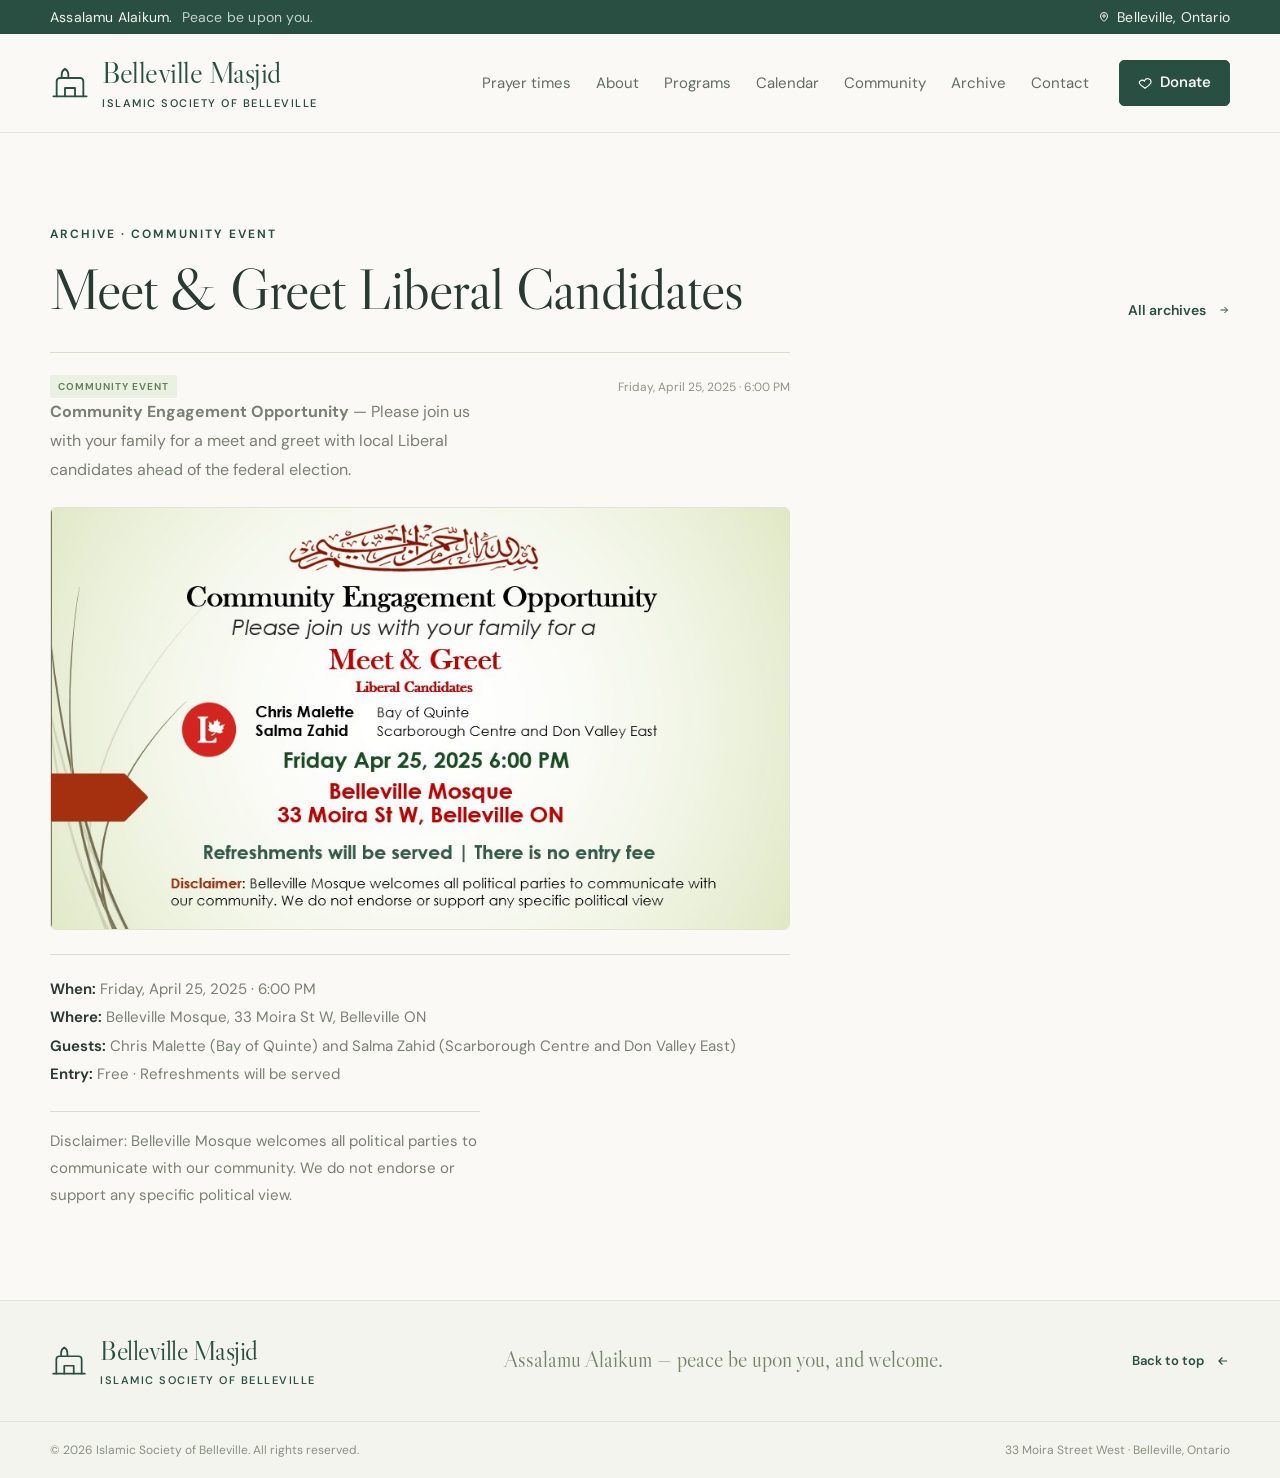
==== archive-meet-greet-candidates.html @ 27e362d7 "add missing files" ====
<!DOCTYPE html>
<html lang="en">
<head>
  <meta charset="UTF-8" />
  <meta name="viewport" content="width=device-width, initial-scale=1.0" />
  <title>Meet &amp; Greet Liberal Candidates | Belleville Masjid</title>
  <meta name="description" content="Community members gathered at Belleville Mosque to meet local Liberal candidates and discuss community priorities." />
  <meta name="theme-color" content="#294f43" />
  <link rel="icon" type="image/png" href="Allah-logo-small.png" />
  <link rel="preconnect" href="https://fonts.googleapis.com" />
  <link rel="preconnect" href="https://fonts.gstatic.com" crossorigin />
  <link href="https://fonts.googleapis.com/css2?family=DM+Sans:wght@400;450;500;550;600;650;700&family=Libre+Caslon+Display&display=swap" rel="stylesheet" />
  <link rel="stylesheet" href="css/styles.css" />
</head>
<body>
  <a class="skip-link" href="#main">Skip to content</a>

  <div class="welcome-bar">
    <div class="container welcome-inner">
      <span>Assalamu Alaikum. <span class="welcome-secondary">Peace be upon you.</span></span>
      <a href="https://www.google.com/maps/search/?api=1&query=Islamic+Society+of+Belleville+33+Moira+Street+West+Belleville+Ontario" target="_blank" rel="noreferrer">
        <svg width="12" height="12" viewBox="0 0 24 24" fill="none" stroke="currentColor" stroke-width="2" aria-hidden="true"><path d="M12 21s-7-5.1-7-11a7 7 0 0 1 14 0c0 5.9-7 11-7 11z"/><circle cx="12" cy="10" r="2.5"/></svg>
        Belleville, Ontario
      </a>
    </div>
  </div>

  <header class="site-header">
    <div class="container nav-inner">
      <a class="brand" href="index.html" aria-label="Belleville Masjid home">
        <svg width="40" height="40" viewBox="0 0 48 48" fill="none" aria-hidden="true">
          <path d="M8 40V22a4 4 0 0 1 4-4h24a4 4 0 0 1 4 4v18" stroke="currentColor" stroke-width="2.2" stroke-linecap="round"/>
          <path d="M4 40h40" stroke="currentColor" stroke-width="2.2" stroke-linecap="round"/>
          <path d="M14 18v-4c0-3 1.6-5.6 4-7 2.4 1.4 4 4 4 7v4" stroke="currentColor" stroke-width="2.2" stroke-linecap="round"/>
          <path d="M18 40V30h12v10" stroke="currentColor" stroke-width="2.2" stroke-linecap="round" stroke-linejoin="round"/>
        </svg>
        <span>Belleville Masjid<small>ISLAMIC SOCIETY OF BELLEVILLE</small></span>
      </a>

      <nav class="main-nav" id="main-nav" aria-label="Primary">
        <a href="index.html#prayer-times">Prayer times</a>
        <a href="index.html#about">About</a>
        <a href="index.html#programs">Programs</a>
        <a href="index.html#islamic-calendar">Calendar</a>
        <a href="index.html#community">Community</a>
        <a href="archive.html" class="active">Archive</a>
        <a href="index.html#contact">Contact</a>
      </nav>

      <a class="button nav-donate" href="index.html#donate">
        <svg width="14" height="14" viewBox="0 0 24 24" fill="none" stroke="currentColor" stroke-width="2" aria-hidden="true"><path d="M12 21s-7.5-4.7-10-9a5.3 5.3 0 0 1 9-3.4A5.3 5.3 0 0 1 22 12c-2.5 4.3-10 9-10 9z"/></svg>
        Donate
      </a>
    </div>
  </header>

  <main id="main">
    <section class="container section-space archive-page event-page">
      <div class="section-heading">
        <div>
          <div class="eyebrow">ARCHIVE &middot; COMMUNITY EVENT</div>
          <h1>Meet &amp; Greet Liberal Candidates</h1>
        </div>
        <a class="text-link" href="archive.html">All archives
          <svg width="12" height="12" viewBox="0 0 24 24" fill="none" stroke="currentColor" stroke-width="2" aria-hidden="true"><path d="M5 12h14M13 6l6 6-6 6"/></svg>
        </a>
      </div>

      <article class="notice-card event-detail">
        <div class="notice-top"><span class="tag">COMMUNITY EVENT</span><span>Friday, April 25, 2025 &middot; 6:00 PM</span></div>
        <p><strong>Community Engagement Opportunity</strong> &mdash; Please join us with your family for a meet and greet with local Liberal candidates ahead of the federal election.</p>
        <figure class="event-poster">
          <img src="meet-greet-candidates.jpg" alt="Meet and Greet Liberal Candidates" loading="lazy" />
        </figure>
        <div class="event-facts">
          <strong>When:</strong> Friday, April 25, 2025 &middot; 6:00 PM<br />
          <strong>Where:</strong> Belleville Mosque, 33 Moira St W, Belleville ON<br />
          <strong>Guests:</strong> Chris Malette (Bay of Quinte) and Salma Zahid (Scarborough Centre and Don Valley East)<br />
          <strong>Entry:</strong> Free &middot; Refreshments will be served
        </div>
        <p class="event-media">Disclaimer: Belleville Mosque welcomes all political parties to communicate with our community. We do not endorse or support any specific political view.</p>
      </article>
    </section>
  </main>

  <footer class="site-footer">
    <div class="container footer-main">
      <a class="brand" href="index.html">
        <svg width="38" height="38" viewBox="0 0 48 48" fill="none" aria-hidden="true">
          <path d="M8 40V22a4 4 0 0 1 4-4h24a4 4 0 0 1 4 4v18" stroke="currentColor" stroke-width="2.2" stroke-linecap="round"/>
          <path d="M4 40h40" stroke="currentColor" stroke-width="2.2" stroke-linecap="round"/>
          <path d="M14 18v-4c0-3 1.6-5.6 4-7 2.4 1.4 4 4 4 7v4" stroke="currentColor" stroke-width="2.2" stroke-linecap="round"/>
          <path d="M18 40V30h12v10" stroke="currentColor" stroke-width="2.2" stroke-linecap="round" stroke-linejoin="round"/>
        </svg>
        <span>Belleville Masjid<small>ISLAMIC SOCIETY OF BELLEVILLE</small></span>
      </a>
      <p>Assalamu Alaikum &mdash; peace be upon you, and welcome.</p>
      <a class="text-link" href="#main">Back to top
        <svg class="up-arrow" width="14" height="14" viewBox="0 0 24 24" fill="none" stroke="currentColor" stroke-width="2" aria-hidden="true"><path d="M5 12h14M13 6l6 6-6 6"/></svg>
      </a>
    </div>
    <div class="footer-bottom">
      <div class="container footer-bottom-inner">
        <span>&copy; <span id="year"></span> Islamic Society of Belleville. All rights reserved.</span>
        <span>33 Moira Street West &middot; Belleville, Ontario</span>
      </div>
    </div>
  </footer>

  <script src="js/main.js"></script>
</body>
</html>
---- css/styles.css ----
:root {
  --cream: #faf9f5;
  --paper: #fffefa;
  --green: #294f43;
  --green-dark: #1d3d33;
  --sage: #e9eee6;
  --ink: #293a32;
  --muted: #737a70;
  --border: #e3e6dd;
  --serif: "Libre Caslon Display", Georgia, serif;
  --sans: "DM Sans", sans-serif;
}

* {
  box-sizing: border-box;
}

html {
  scroll-behavior: smooth;
  scroll-padding-top: 100px;
}

body {
  background: var(--cream);
  color: var(--ink);
  font-family: var(--sans);
  -webkit-font-smoothing: antialiased;
  margin: 0;
  font-size: 16px;
}

button, a, input, select, summary {
  -webkit-tap-highlight-color: transparent;
}

button, select {
  font: inherit;
}

button, a {
  touch-action: manipulation;
}

button {
  cursor: pointer;
  color: inherit;
  background: none;
  border: none;
  padding: 0;
}

a {
  color: inherit;
  text-decoration: none;
}

button:disabled {
  cursor: not-allowed;
  opacity: 0.35;
}

button:focus-visible,
a:focus-visible,
select:focus-visible,
summary:focus-visible {
  outline-offset: 5px;
  outline: 2px solid #9d8752;
}

::selection {
  background: #d2ddc7;
}

img, svg {
  vertical-align: middle;
  display: block;
  max-width: 100%;
}

.container {
  width: min(1216px, 100% - 100px);
  margin-inline: auto;
}

.skip-link {
  background: var(--green);
  color: #fff;
  z-index: 20;
  padding: 14px;
  position: fixed;
  top: -70px;
  left: 20px;
}

.skip-link:focus {
  top: 10px;
}

/* Welcome bar */
.welcome-bar {
  background: var(--green);
  color: #f3f4ed;
  letter-spacing: 0.2px;
  font-size: 14px;
}

.welcome-inner {
  justify-content: space-between;
  align-items: center;
  height: 34px;
  display: flex;
}

.welcome-secondary {
  color: #c5d2c8;
  margin-left: 5px;
}

.welcome-inner a {
  align-items: center;
  gap: 7px;
  display: flex;
}

/* Header */
.site-header {
  background: var(--cream);
  border-bottom: 1px solid var(--border);
  z-index: 5;
  position: relative;
}

.nav-inner {
  align-items: center;
  gap: 30px;
  height: 98px;
  display: flex;
}

.brand {
  color: var(--green);
  flex-shrink: 0;
  align-items: center;
  gap: 12px;
  display: flex;
}

.brand > span {
  font-family: var(--serif);
  letter-spacing: -0.5px;
  font-size: 30px;
  line-height: 1.1;
}

.brand small {
  font-family: var(--sans);
  letter-spacing: 1.5px;
  margin-top: 8px;
  font-size: 11px;
  font-weight: 550;
  display: block;
}

.main-nav {
  white-space: nowrap;
  align-items: center;
  gap: 25px;
  margin-left: auto;
  font-size: 15px;
  display: flex;
}

.main-nav a {
  color: #626d62;
  padding-block: 12px;
  transition: color 0.2s;
  position: relative;
}

.main-nav a:hover,
.main-nav a.active {
  color: var(--green);
}

.main-nav a.active:after {
  content: "";
  background: var(--green);
  width: 12px;
  height: 2px;
  position: absolute;
  bottom: 3px;
  left: calc(50% - 6px);
}

.button {
  background: var(--green);
  border: 1px solid var(--green);
  color: #fffefa;
  white-space: nowrap;
  border-radius: 5px;
  justify-content: center;
  align-items: center;
  gap: 16px;
  padding: 16px 23px;
  font-size: 15px;
  font-weight: 550;
  line-height: 1.3;
  transition: background 0.2s, transform 0.2s, box-shadow 0.2s;
  display: inline-flex;
}

.button:hover {
  background: var(--green-dark);
  transform: translateY(-2px);
  box-shadow: 0 5px 12px rgba(41, 79, 67, 0.08);
}

.button:active {
  transform: translateY(0);
}

.nav-donate {
  gap: 8px;
  padding: 12px 18px;
}

.icon-button {
  background: transparent;
  border: none;
  border-radius: 4px;
  justify-content: center;
  align-items: center;
  width: 30px;
  height: 30px;
  display: inline-flex;
}

.icon-button:hover:not(:disabled) {
  background: var(--sage);
}

.menu-toggle {
  display: none;
}

/* Hero */
.hero {
  grid-template-columns: 1.14fr 1fr;
  align-items: center;
  gap: 70px;
  min-height: 584px;
  padding-top: 53px;
  padding-bottom: 54px;
  display: grid;
}

.hero-copy {
  padding-bottom: 9px;
  animation: 0.7s both appear;
}

.eyebrow {
  letter-spacing: 2px;
  color: var(--green);
  align-items: center;
  gap: 12px;
  font-size: 12px;
  font-weight: 650;
  line-height: 1.7;
  display: flex;
}

.small-rule {
  background: var(--green);
  width: 23px;
  height: 1px;
  flex-shrink: 0;
}

h1, h2, h3, p {
  margin: 0;
}

h1, h2, h3 {
  font-family: var(--serif);
  font-weight: 400;
}

h1 {
  letter-spacing: -2px;
  margin: 23px 0;
  font-size: clamp(64px, 6vw, 88px);
  line-height: 1.06;
}

em {
  color: #6f8066;
  font-style: italic;
  font-weight: 400;
}

.hero-copy > p {
  color: #6c756b;
  max-width: 450px;
  font-size: 16px;
  line-height: 1.9;
}

.hero-actions {
  align-items: center;
  gap: 25px;
  margin-top: 29px;
  display: flex;
}

.text-link {
  color: var(--green);
  background: transparent;
  border: 0;
  align-items: center;
  gap: 12px;
  padding: 0;
  font-size: 14px;
  font-weight: 600;
  transition: gap 0.2s;
  display: inline-flex;
}

.text-link:hover {
  gap: 17px;
}

.hero-location {
  color: #626e62;
  align-items: center;
  gap: 12px;
  margin-top: 34px;
  font-size: 13px;
  display: flex;
}

.location-icon {
  width: 36px;
  height: 36px;
  color: var(--green);
  border: 1px solid #dde3d5;
  border-radius: 50%;
  place-items: center;
  display: grid;
  flex-shrink: 0;
}

.hero-location a {
  color: #848a7e;
  align-items: center;
  gap: 8px;
  margin-top: 5px;
  font-size: 12px;
  display: flex;
}

.hero-art {
  isolation: isolate;
  padding: 0 15px 23px 24px;
  animation: 1s 0.12s both appear;
  position: relative;
}

.hero-art:before {
  content: "";
  z-index: -1;
  border: 1px solid #d9ddce;
  border-radius: 210px 210px 8px 8px;
  position: absolute;
  inset: 30px -4px 9px 47px;
  transform: rotate(4deg);
}

.hero-arch {
  background: #dfe2d1;
  border-radius: 220px 220px 7px 7px;
  height: 438px;
  overflow: hidden;
  position: relative;
}

.hero-arch img {
  object-fit: cover;
  object-position: center 38%;
  width: 100%;
  height: 100%;
  display: block;
  filter: saturate(0.9) contrast(1.02);
}

.hero-arch::after {
  content: "";
  position: absolute;
  inset: 0;
  background: linear-gradient(180deg, rgba(41, 79, 67, 0.16) 0%, rgba(41, 79, 67, 0) 40%, rgba(41, 79, 67, 0.32) 100%);
  pointer-events: none;
}

.hero-stamp {
  background: var(--paper);
  color: var(--green);
  border: 1px solid #e6e8dd;
  border-radius: 6px;
  align-items: center;
  gap: 11px;
  padding: 14px 17px;
  display: flex;
  position: absolute;
  top: 34px;
  right: -8px;
  box-shadow: 0 5px 24px rgba(51, 69, 50, 0.04);
}

.hero-stamp span {
  color: #6c756b;
  font-size: 12px;
  line-height: 1.7;
}

.hero-stamp strong {
  color: var(--green);
  font-weight: 500;
}

.verse-card {
  background: var(--paper);
  border: 1px solid #e6e8dd;
  border-radius: 6px;
  padding: 22px 25px 17px;
  position: absolute;
  bottom: 3px;
  left: -29px;
  box-shadow: 0 8px 30px rgba(34, 49, 34, 0.03);
}

.quote-mark {
  font-family: var(--serif);
  color: #adb69b;
  font-size: 47px;
  line-height: 1;
  position: absolute;
  top: 10px;
  left: 15px;
}

.verse-card p {
  font-family: var(--serif);
  color: #445a43;
  padding: 0 0 0 13px;
  font-size: 22px;
  line-height: 1.35;
  position: relative;
}

.verse-reference {
  letter-spacing: 1.7px;
  color: #838c7b;
  margin-top: 11px;
  margin-left: 13px;
  font-size: 11px;
  display: block;
}

.image-caption {
  color: #82897b;
  letter-spacing: 0.1px;
  font-size: 11px;
  position: absolute;
  bottom: -19px;
  right: 15px;
}

/* Prayer times */
.prayer-section {
  padding-top: 14px;
}

.prayer-panel {
  background: var(--paper);
  border: 1px solid var(--border);
  border-radius: 8px;
  overflow: hidden;
  box-shadow: 0 7px 30px rgba(51, 69, 50, 0.03);
}

.prayer-header {
  justify-content: space-between;
  align-items: center;
  gap: 15px;
  padding: 25px 29px 24px;
  display: flex;
}

.prayer-header .eyebrow {
  letter-spacing: 1.7px;
  margin-bottom: 5px;
  font-size: 11px;
}

.prayer-header h2 {
  letter-spacing: -0.3px;
  font-size: 30px;
}

.prayer-date {
  color: #75806d;
  align-items: center;
  gap: 9px;
  font-size: 13px;
  display: flex;
}

.date-navigation {
  align-items: center;
  gap: 5px;
  margin-left: 9px;
  display: flex;
}

.date-navigation .icon-button {
  border: 1px solid #e3e6dd;
  width: 25px;
  height: 25px;
}

.prayer-grid {
  grid-template-columns: repeat(6, 1fr);
  gap: 8px;
  padding: 0 20px 20px;
  display: grid;
}

.prayer-card {
  background: #f5f6f0;
  border: 1px solid transparent;
  border-radius: 5px;
  padding: 17px 14px 16px;
}

.prayer-card.next-prayer {
  background: #eaf0e1;
  border-color: #d0dac2;
}

.prayer-card.jumuah-card {
  grid-column: 1 / -1;
  background: #eaf0e1;
  border-color: #cfdac2;
  align-items: center;
  justify-content: space-between;
  flex-wrap: wrap;
  gap: 24px;
  padding: 20px 24px;
  display: flex;
}

.jumuah-card .prayer-label {
  font-family: var(--serif);
  color: var(--green);
  letter-spacing: -0.3px;
  font-size: 30px;
  font-weight: 400;
  line-height: 1.1;
}

.jumuah-times {
  align-items: baseline;
  gap: 40px;
  display: flex;
}

.jumuah-time {
  align-items: baseline;
  gap: 10px;
  display: flex;
}

.jumuah-time strong {
  font-family: var(--serif);
  color: var(--green);
  font-size: 34px;
  font-weight: 400;
  line-height: 1;
}

.jumuah-time span {
  color: #728069;
  letter-spacing: 1px;
  font-size: 12px;
}

.prayer-label {
  color: #65765c;
  align-items: center;
  gap: 8px;
  font-size: 14px;
  font-weight: 550;
  display: flex;
}

.prayer-time {
  font-family: var(--serif);
  color: var(--green);
  white-space: nowrap;
  min-height: 37px;
  margin: 13px 0 9px;
  font-size: 36px;
  line-height: 1.1;
}

.prayer-time > span {
  font-family: var(--sans);
  color: #728069;
  margin-left: 5px;
  font-size: 12px;
}

.iqama {
  color: #858b7e;
  white-space: nowrap;
  font-size: 12px;
}

.prayer-footer {
  border-top: 1px solid var(--border);
  color: #7a8273;
  align-items: center;
  gap: 16px;
  padding: 14px 29px;
  font-size: 12px;
  display: flex;
}

.prayer-source {
  color: #8b9085;
  margin-left: auto;
  font-size: 12px;
}

.prayer-footer .text-link {
  font-size: 12px;
}

.skeleton {
  background: linear-gradient(100deg, #e6e9de 30%, #f0f2e9, #e6e9de 60%) 0 0 / 300% 100%;
  border-radius: 4px;
  width: 85px;
  animation: 1.8s infinite shimmer;
}

/* Sections */
.section-space {
  padding-top: 91px;
  padding-bottom: 91px;
}

.about-section {
  grid-template-columns: 0.94fr 1fr;
  align-items: center;
  gap: 84px;
  display: grid;
}

.about-image {
  background: var(--sage);
  border-radius: 6px;
  height: 355px;
  position: relative;
  overflow: hidden;
}

.about-image svg,
.about-image .about-photo {
  width: 100%;
  height: 100%;
  object-fit: cover;
  display: block;
  transition: transform 0.6s;
}

.about-image:hover svg,
.about-image:hover .about-photo {
  transform: scale(1.03);
}

.photo-label {
  color: var(--green);
  background: var(--paper);
  letter-spacing: 1.1px;
  border-radius: 4px;
  align-items: center;
  gap: 8px;
  padding: 12px 15px;
  font-size: 11px;
  font-weight: 600;
  display: flex;
  position: absolute;
  bottom: 30px;
  right: 22px;
}

h2 {
  letter-spacing: -0.8px;
  font-size: 47px;
  line-height: 1.14;
}

.about-copy h2 {
  margin: 16px 0 20px;
}

.about-copy > p {
  color: #777d70;
  max-width: 440px;
  margin-top: 13px;
  font-size: 16px;
  line-height: 1.9;
}

.about-values {
  border-top: 1px solid var(--border);
  gap: 25px;
  margin-top: 22px;
  margin-bottom: 23px;
  padding-top: 20px;
  display: flex;
}

.about-values span {
  color: #596d51;
  align-items: center;
  gap: 9px;
  font-size: 13px;
  display: flex;
}

.check {
  width: 18px;
  height: 18px;
  border: 1px solid #c9d5bc;
  border-radius: 50%;
  position: relative;
  flex-shrink: 0;
}

.check:after {
  content: "";
  position: absolute;
  left: 5px;
  top: 3px;
  width: 4px;
  height: 8px;
  border: solid var(--green);
  border-width: 0 2px 2px 0;
  transform: rotate(45deg);
}

/* Programs */
.programs-section {
  background: #f0f2ea;
  border-block: 1px solid #e7eadf;
}

.programs-section .section-space {
  padding-top: 70px;
  padding-bottom: 72px;
}

.section-heading {
  justify-content: space-between;
  align-items: flex-end;
  gap: 30px;
  margin-bottom: 33px;
  display: flex;
}

.section-heading h2 {
  margin-top: 14px;
  font-size: 45px;
}

.section-heading > p {
  color: #7a8271;
  margin-bottom: 5px;
  font-size: 14px;
  line-height: 1.9;
}

.feature-image {
  border: 1px solid #dfe4d6;
  border-radius: 6px;
  overflow: hidden;
  margin-bottom: 33px;
}

.feature-image img {
  width: 100%;
  height: 320px;
  object-fit: cover;
  object-position: center 55%;
  display: block;
}

.program-grid {
  grid-template-columns: 1.12fr 1fr;
  gap: 16px;
  display: grid;
}

.program-card {
  text-align: left;
  background: #fafbf6;
  border: 1px solid #dfe4d6;
  border-radius: 6px;
  align-items: center;
  gap: 20px;
  padding: 26px;
  transition: transform 0.2s, box-shadow 0.2s, border-color 0.2s;
  display: flex;
}

.program-card:hover {
  border-color: #aabd9a;
  transform: translateY(-3px);
  box-shadow: 0 7px 15px rgba(52, 71, 46, 0.03);
}

.program-card:nth-child(2),
.program-card:nth-child(3) {
  background: #f6f8f0;
}

.program-icon {
  color: #667e53;
  background: #edf1e5;
  border: 1px solid #e3e8d9;
  border-radius: 50%;
  flex-shrink: 0;
  justify-content: center;
  align-items: center;
  width: 60px;
  height: 60px;
  display: flex;
}

.program-body {
  display: flex;
  flex-direction: column;
}

.program-category {
  letter-spacing: 1.3px;
  color: #829174;
  font-size: 10px;
  font-weight: 650;
  line-height: 1.5;
}

.program-card h3 {
  letter-spacing: -0.3px;
  margin: 7px 0 8px;
  font-size: 28px;
  line-height: 1.1;
}

.program-card p {
  color: #808675;
  font-size: 15px;
  line-height: 1.6;
}

.program-arrow {
  color: #77866b;
  flex-shrink: 0;
  place-items: center;
  width: 28px;
  margin-left: auto;
  display: grid;
}

/* Calendar */
.calendar-section {
  padding-bottom: 0;
}

.calendar-events {
  border-top: 1px solid var(--border);
}

.calendar-event {
  border-bottom: 1px solid var(--border);
  align-items: flex-start;
  gap: 22px;
  padding: 25px 0;
  display: flex;
}

.calendar-icon {
  background: var(--sage);
  color: var(--green);
  border-radius: 50%;
  padding: 14px;
  display: flex;
  flex-shrink: 0;
}

.calendar-event h3 {
  font-family: var(--serif);
  margin: 8px 0;
  font-size: 33px;
}

.calendar-event time {
  color: var(--green);
  font-weight: 550;
}

.calendar-event p,
.calendar-note,
.water-section p {
  color: var(--muted);
  margin-top: 10px;
  line-height: 1.9;
}

.calendar-note {
  max-width: 800px;
  margin-top: 20px;
  font-size: 15px;
}

/* Community */
.community-section .section-heading > .text-link {
  margin-bottom: 7px;
}

.notice-grid {
  grid-template-columns: 1.2fr 1fr;
  gap: 28px;
  display: grid;
}

.notice-card {
  border-top: 1px solid #d9dfcf;
  padding-top: 22px;
}

.notice-top {
  color: #909588;
  justify-content: space-between;
  align-items: center;
  gap: 10px;
  font-size: 12px;
  display: flex;
}

.tag {
  color: #6a7d5b;
  letter-spacing: 1px;
  background: #eaf0e2;
  border-radius: 2px;
  padding: 5px 8px;
  font-size: 10px;
  font-weight: 650;
}

.notice-card h3 {
  margin: 19px 0 10px;
  font-size: 33px;
}

.notice-card p {
  color: #7a8073;
  max-width: 430px;
  font-size: 16px;
  line-height: 1.8;
}

.notice-card .text-link {
  margin-top: 21px;
  font-size: 13px;
}

/* Archive event pages */
.event-detail {
  max-width: 740px;
}

.event-page .section-heading h1 {
  margin: 14px 0 0;
  letter-spacing: -1px;
  font-size: clamp(38px, 4.5vw, 58px);
}

.event-detail .event-facts {
  border-top: 1px solid #d9dfcf;
  color: #7a8073;
  margin-top: 24px;
  padding-top: 20px;
  font-size: 15px;
  line-height: 1.9;
}

.event-detail .event-facts strong {
  color: var(--ink);
  font-weight: 650;
}

.event-detail .event-media {
  border-top: 1px solid #d9dfcf;
  margin-top: 22px;
  padding-top: 16px;
  font-size: 15px;
}

.event-detail .speaker-list {
  list-style: none;
  margin: 6px 0 0;
  padding: 0;
}

.event-detail .speaker-list li {
  border-bottom: 1px solid #e6ead9;
  color: #7a8073;
  padding: 10px 0;
  font-size: 15px;
  line-height: 1.7;
}

.event-detail .speaker-list li strong {
  color: var(--ink);
  font-weight: 650;
}

.event-detail .event-gallery {
  grid-template-columns: repeat(2, 1fr);
  gap: 14px;
  margin-top: 28px;
  display: grid;
}

.event-detail .event-gallery img {
  width: 100%;
  height: 230px;
  object-fit: cover;
  border: 1px solid #dfe4d6;
  border-radius: 6px;
  display: block;
}

.event-detail .event-poster {
  margin: 22px 0;
  border: 1px solid #dfe4d6;
  border-radius: 6px;
  overflow: hidden;
}

.event-detail .event-poster img {
  width: 100%;
  height: auto;
  display: block;
}

.community-note {
  border-top: 1px solid var(--border);
  color: #8a9680;
  align-items: center;
  gap: 12px;
  margin-top: 33px;
  padding-top: 21px;
  font-size: 13px;
  line-height: 1.8;
  display: flex;
}

.community-note svg {
  flex-shrink: 0;
}

/* Water for Life */
.water-section {
  background: var(--sage);
  border: 1px solid var(--border);
  border-radius: 6px;
  grid-template-columns: 0.85fr 1.15fr;
  gap: 60px;
  margin-bottom: 70px;
  padding: 45px;
  display: grid;
}

.water-intro > svg {
  color: var(--green);
  margin-bottom: 20px;
}

.water-intro h2 {
  margin-top: 14px;
}

.water-details .water-note {
  border-top: 1px solid #d9dfcf;
  margin-top: 20px;
  padding-top: 16px;
  font-size: 15px;
}

.water-links {
  flex-wrap: wrap;
  gap: 20px;
  margin-top: 24px;
  display: flex;
}

/* Donate for Gaza */
.gaza-section {
  background: var(--sage);
  border: 1px solid var(--border);
  border-radius: 6px;
  grid-template-columns: 1.05fr 1fr;
  align-items: center;
  gap: 55px;
  margin-bottom: 70px;
  padding: 45px;
  display: grid;
}

.gaza-section h2 {
  margin: 14px 0 4px;
}

.gaza-section p {
  color: var(--muted);
  margin-top: 10px;
  line-height: 1.9;
}

.gaza-section .gaza-note {
  border-top: 1px solid #d9dfcf;
  margin-top: 20px;
  padding-top: 16px;
  font-size: 15px;
}

.gaza-section .inline-link {
  color: var(--green);
  font-weight: 600;
  text-decoration: underline;
  text-underline-offset: 3px;
}

.gaza-image {
  background: var(--paper);
  border-radius: 6px;
  height: 380px;
  overflow: hidden;
}

.gaza-image img {
  width: 100%;
  height: 100%;
  object-fit: cover;
  display: block;
  transition: transform 0.6s;
}

.gaza-image:hover img {
  transform: scale(1.03);
}

.gaza-credit {
  color: #8a9680;
  display: block;
  margin-top: 12px;
  font-size: 12px;
}

/* Donation */
.donation-panel {
  background: var(--green);
  color: #f4f5ea;
  border-radius: 7px;
  grid-template-columns: 1.25fr 1fr;
  align-items: center;
  gap: 40px;
  padding: 54px 60px;
  display: grid;
  position: relative;
  overflow: hidden;
}

.donation-panel .eyebrow {
  color: #bccdae;
  font-size: 12px;
}

.donation-copy,
.donation-action {
  position: relative;
}

.donation-panel h2 {
  color: #fffdf1;
  margin: 15px 0 17px;
  font-size: 50px;
}

.donation-panel h2 em {
  color: #c1cfb1;
}

.donation-panel p {
  color: #cfdbca;
  max-width: 380px;
  font-size: 14px;
  line-height: 1.9;
}

.donation-action {
  flex-direction: column;
  align-items: center;
  gap: 19px;
  display: flex;
}

.donation-action > span:last-child {
  color: #bdd0b5;
  font-size: 12px;
}

.button-light {
  color: var(--green);
  background: #f3f4e9;
  border-color: #f3f4e9;
  padding: 16px 25px;
}

.button-light:hover {
  background: #e1e7d6;
}

.donation-heart {
  color: #c8d7b9;
  border: 1px solid #809675;
  border-radius: 50%;
  place-items: center;
  width: 60px;
  height: 60px;
  display: grid;
}

.donation-pattern {
  border: 1px solid rgba(255, 255, 255, 0.05);
  width: 380px;
  height: 380px;
  position: absolute;
  top: 0;
  right: -65px;
  transform: rotate(45deg);
  box-shadow: 0 0 0 35px rgba(255, 255, 255, 0.02), 0 0 0 70px rgba(255, 255, 255, 0.015), 0 0 0 105px rgba(255, 255, 255, 0.015), 0 0 0 140px rgba(255, 255, 255, 0.01);
}

/* Contact */
.contact-section {
  grid-template-columns: 1fr 1fr;
  gap: 100px;
  display: grid;
}

.contact-copy h2 {
  margin: 15px 0 20px;
}

.contact-copy > p {
  color: #7b8274;
  max-width: 370px;
  font-size: 16px;
  line-height: 1.9;
}

.contact-copy .button {
  margin-top: 23px;
}

.contact-details > a {
  border-bottom: 1px solid var(--border);
  align-items: center;
  gap: 20px;
  padding: 23px 0;
  display: flex;
}

.contact-icon {
  color: #738664;
  border: 1px solid #e2e6d9;
  border-radius: 50%;
  place-items: center;
  width: 50px;
  height: 50px;
  display: grid;
  flex-shrink: 0;
}

.contact-details small {
  letter-spacing: 1.5px;
  color: #8c9582;
  margin-bottom: 8px;
  font-size: 11px;
  display: block;
}

.contact-details strong {
  color: #506348;
  font-size: 16px;
  font-weight: 500;
  display: block;
}

.contact-details a div span {
  color: #8b9182;
  margin-top: 7px;
  font-size: 13px;
  display: block;
}

.contact-details details {
  border-bottom: 1px solid var(--border);
  margin-top: 15px;
}

summary {
  cursor: pointer;
  color: #5d7053;
  justify-content: space-between;
  align-items: center;
  padding: 17px 0;
  font-size: 14px;
  font-weight: 500;
  list-style: none;
  display: flex;
}

summary::-webkit-details-marker {
  display: none;
}

summary svg {
  transition: transform 0.2s;
}

details[open] summary svg {
  transform: rotate(180deg);
}

details p {
  color: #7c8571;
  padding-bottom: 20px;
  font-size: 14px;
  line-height: 1.9;
}

/* Footer */
.site-footer {
  border-top: 1px solid var(--border);
  background: #f3f4ed;
}

.footer-main {
  justify-content: space-between;
  align-items: center;
  padding-block: 35px;
  display: flex;
}

.footer-main .brand > span {
  font-size: 27px;
}

.footer-main p {
  font-family: var(--serif);
  color: #76846b;
  font-size: 22px;
  line-height: 1.4;
}

.footer-main .text-link {
  font-size: 13px;
}

.up-arrow {
  transform: rotate(180deg);
}

.footer-bottom {
  color: #8a927f;
  border-top: 1px solid #e0e5d6;
  padding-block: 20px;
  font-size: 12px;
}

.footer-bottom-inner {
  justify-content: space-between;
  align-items: center;
  display: flex;
}

/* Dialog */
.site-dialog {
  border: 1px solid var(--border);
  background: var(--paper);
  color: var(--ink);
  border-radius: 10px;
  width: min(540px, 100% - 32px);
  max-height: 90dvh;
  margin: auto;
  padding: 0;
  overflow: auto;
  box-shadow: 0 20px 90px rgba(29, 61, 51, 0.25);
}

.site-dialog::backdrop {
  -webkit-backdrop-filter: blur(4px);
  backdrop-filter: blur(4px);
  background: rgba(24, 53, 39, 0.44);
}

.dialog-close {
  z-index: 1;
  position: absolute;
  top: 15px;
  right: 15px;
}

.dialog-content {
  padding: 43px 35px 35px;
}

.dialog-content h2 {
  margin: 13px 0 20px;
  font-size: 45px;
}

.dialog-content > p {
  color: #76816c;
  margin-bottom: 20px;
  font-size: 16px;
  line-height: 1.9;
}

.dialog-content .eyebrow {
  padding-right: 20px;
  font-size: 12px;
}

.dialog-content .button {
  margin-top: 10px;
}

.field-label {
  margin: 20px 0 9px;
  font-size: 14px;
  font-weight: 550;
  display: block;
}

select {
  width: 100%;
  color: var(--green);
  background: #f7f9f2;
  border: 1px solid #dbe2d1;
  border-radius: 4px;
  padding: 12px;
}

.copy-email {
  background: var(--sage);
  color: var(--green);
  border-radius: 4px;
  justify-content: space-between;
  align-items: center;
  gap: 8px;
  margin-top: 16px;
  padding: 12px;
  font-size: 15px;
  display: flex;
}

.copy-email button {
  background: transparent;
  border: 0;
  padding: 4px;
  display: flex;
}

.copy-status {
  color: #7c8c70;
  margin-top: 8px;
  font-size: 12px;
  display: block;
}

.donation-instructions {
  background: #f7f9f2;
  border: 1px solid #e1e7d7;
  border-radius: 4px;
  margin: 23px 0;
  padding: 18px;
  line-height: 1.8;
}

.donation-instructions strong {
  font-size: 15px;
  font-weight: 550;
}

.donation-instructions p {
  color: #77836b;
  margin-top: 7px;
  font-size: 14px;
}

.dialog-content .small-text {
  font-size: 13px;
  line-height: 1.8;
  color: #77836b;
}

/* Animations */
@keyframes appear {
  0% { opacity: 0; transform: translateY(14px); }
  to { opacity: 1; transform: translateY(0); }
}

@keyframes shimmer {
  0% { background-position: 100% 0; }
  to { background-position: 0 0; }
}

/* Responsive */
@media (min-width: 1450px) {
  .hero { gap: 110px; min-height: 625px; padding-block: 65px; }
  .hero-arch { height: 470px; }
}

@media (max-width: 1150px) {
  .container { width: calc(100% - 64px); }
  .nav-inner { gap: 18px; }
  .main-nav { gap: 16px; font-size: 14px; }
  .brand > span { font-size: 27px; }
  .brand small { font-size: 10px; }
  .brand svg { width: 36px; }
  .hero { gap: 40px; }
  .hero-actions { gap: 17px; }
  .hero-art { padding-left: 15px; }
  .hero-arch { height: 408px; }
  .verse-card { left: -20px; }
  .verse-card p { font-size: 20px; }
  .hero-stamp { right: -10px; }
  .about-section { gap: 45px; }
  .prayer-card { padding: 15px 10px; }
  .prayer-time { font-size: 32px; }
  .prayer-label { gap: 6px; font-size: 13px; }
  .program-card { gap: 15px; padding: 22px 19px; }
  .program-icon { width: 48px; height: 48px; }
  .program-card h3 { font-size: 26px; }
  .contact-section { gap: 70px; }
}

@media (max-width: 950px) {
  .main-nav { gap: 12px; font-size: 13px; }
  .nav-inner { gap: 13px; height: 85px; }
  .brand > span { font-size: 25px; }
  .brand small { letter-spacing: 1.2px; font-size: 10px; }
  .nav-donate { gap: 7px; padding: 10px 13px; font-size: 13px; }
  .hero { gap: 30px; padding-top: 46px; padding-bottom: 46px; }
  h1 { font-size: 62px; }
  .hero-actions { flex-direction: column; align-items: flex-start; gap: 19px; }
  .hero-arch { height: 400px; }
  .hero-stamp { padding: 11px; font-size: 12px; }
  .hero-art { padding-right: 8px; }
  .verse-card { padding: 20px 16px 15px; left: -22px; }
  .verse-card p { font-size: 19px; }
  .hero-copy > p { font-size: 15px; }
  .hero-location { margin-top: 25px; font-size: 12px; }
  .hero-location a { font-size: 12px; }
  .prayer-grid { gap: 6px; padding-inline: 15px; }
  .prayer-card { padding: 13px 8px; }
  .prayer-time { font-size: 30px; }
  .iqama { font-size: 11px; }
  .prayer-footer { padding-inline: 22px; }
  .prayer-source { display: none; }
  .prayer-footer .text-link { margin-left: auto; }
  .about-section { gap: 35px; }
  h2, .section-heading h2 { font-size: 40px; }
  .about-values { gap: 15px; }
  .about-values span { font-size: 12px; }
  .section-space { padding-block: 70px; }
  .program-card { gap: 13px; padding: 22px 16px; }
  .program-icon { width: 43px; height: 43px; }
  .program-category { font-size: 10px; }
  .program-card h3 { font-size: 25px; }
  .program-card p { font-size: 12px; }
  .program-arrow { width: 17px; }
  .donation-panel { padding: 45px 38px; }
  .donation-panel h2 { font-size: 45px; }
  .contact-section { gap: 50px; }
  .notice-card h3 { font-size: 31px; }
}

@media (max-width: 760px) {
  html { scroll-padding-top: 25px; }
  .container { width: calc(100% - 40px); }
  .welcome-inner { font-size: 13px; }
  .welcome-secondary { display: none; }
  .welcome-inner a { font-size: 12px; }
  .nav-inner { gap: 16px; height: 80px; }
  .brand > span { font-size: 28px; }
  .brand small { font-size: 10px; }
  .brand svg { width: 36px; }
  .nav-donate { margin-left: auto; padding: 11px 15px; font-size: 14px; }
  .menu-toggle { display: inline-flex; }
  .main-nav {
    background: var(--cream);
    border-bottom: 1px solid var(--border);
    padding: 14px 25px 25px;
    display: none;
    position: absolute;
    top: 80px;
    left: 0;
    right: 0;
    box-shadow: 0 15px 20px rgba(29, 61, 51, 0.05);
  }
  .main-nav.is-open {
    flex-direction: column;
    align-items: stretch;
    gap: 0;
    font-size: 16px;
    display: flex;
  }
  .main-nav a { padding-block: 12px; }
  .main-nav a.active:after { display: none; }
  .hero { grid-template-columns: 1fr; gap: 35px; padding-top: 43px; padding-bottom: 45px; }
  .hero-copy { padding-bottom: 0; }
  .eyebrow { letter-spacing: 1.8px; font-size: 12px; }
  h1 { margin-top: 20px; margin-bottom: 19px; font-size: clamp(60px, 10vw, 82px); }
  .hero-copy > p { max-width: 470px; font-size: 16px; }
  .hero-actions { flex-direction: row; align-items: center; gap: 23px; margin-top: 24px; }
  .hero-location { font-size: 13px; }
  .hero-location a { font-size: 12px; }
  .hero-art { width: min(430px, 90%); margin: 5px auto 0; padding-left: 20px; padding-right: 15px; }
  .hero-arch { height: 410px; }
  .hero-stamp { padding: 14px 16px; top: 40px; right: -15px; }
  .hero-stamp span { font-size: 12px; }
  .verse-card { padding: 20px 22px 15px; bottom: 2px; left: -12px; }
  .verse-card p { font-size: 22px; }
  .image-caption { font-size: 10px; bottom: -15px; }
  .prayer-section { padding-top: 10px; }
  .prayer-header { align-items: flex-start; padding: 23px 18px; }
  .prayer-header h2 { font-size: 29px; }
  .prayer-date { flex-wrap: wrap; justify-content: flex-end; gap: 5px; max-width: 160px; font-size: 12px; }
  .date-navigation { margin-left: 0; }
  .prayer-grid { padding-inline: 15px; grid-template-columns: repeat(3, 1fr); gap: 9px; padding-bottom: 16px; }
  .prayer-card { padding: 15px 12px; }
  .prayer-label { gap: 7px; font-size: 14px; }
  .prayer-time { font-size: 37px; }
  .iqama { font-size: 12px; }
  .jumuah-card { justify-content: flex-start; padding: 18px 16px; }
  .jumuah-times { gap: 24px; flex-wrap: wrap; }
  .jumuah-time strong { font-size: 30px; }
  .prayer-footer { flex-wrap: wrap; gap: 15px; padding: 15px 18px; }
  .prayer-footer .text-link { font-size: 12px; }
  .section-space { padding-top: 58px; padding-bottom: 58px; }
  .about-section { grid-template-columns: 1fr; gap: 31px; }
  .gaza-section { grid-template-columns: 1fr; gap: 31px; padding: 35px 30px; }
  .gaza-image { height: 300px; }
  .about-image { height: 340px; }
  .about-copy { padding-inline: 4px; }
  h2, .section-heading h2 { font-size: 43px; }
  .about-copy > p { max-width: none; font-size: 15px; }
  .about-values { gap: 30px; }
  .about-values span { font-size: 14px; }
  .about-copy .text-link { font-size: 15px; }
  .section-heading { flex-direction: column; align-items: flex-start; gap: 18px; margin-bottom: 27px; }
  .section-heading > p { font-size: 15px; }
  .section-heading > p br { display: none; }
  .program-grid { grid-template-columns: 1fr; gap: 12px; }
  .feature-image { margin-bottom: 24px; }
  .feature-image img { height: 220px; }
  .program-card { padding: 24px 20px; }
  .program-icon { width: 54px; height: 54px; }
  .program-category { font-size: 10px; }
  .program-card h3 { font-size: 30px; }
  .program-card p { font-size: 14px; }
  .program-arrow { width: 22px; }
  .programs-section .section-space { padding-block: 55px; }
  .notice-grid { grid-template-columns: 1fr; gap: 31px; }
  .event-detail .event-gallery { grid-template-columns: 1fr; }
  .notice-card h3 { font-size: 34px; }
  .notice-card p { max-width: none; }
  .notice-card .text-link { font-size: 14px; }
  .notice-top { font-size: 12px; }
  .community-note { align-items: flex-start; font-size: 13px; }
  .donation-panel { grid-template-columns: 1fr; gap: 27px; padding: 35px 30px; }
  .donation-panel h2 { font-size: 46px; }
  .donation-panel p { max-width: none; font-size: 15px; }
  .donation-action { align-items: flex-start; gap: 13px; }
  .donation-heart { display: none; }
  .donation-action > span:last-child { font-size: 12px; }
  .contact-section { grid-template-columns: 1fr; gap: 20px; }
  .contact-copy > p { max-width: none; }
  .contact-details > a { padding: 22px 0; }
  .contact-details small { font-size: 12px; }
  .contact-details strong { font-size: 18px; }
  .footer-main { flex-wrap: wrap; gap: 25px; padding-block: 31px; }
  .footer-main .brand { width: 100%; }
  .footer-main p { font-size: 21px; }
  .footer-bottom-inner { flex-direction: column; align-items: flex-start; gap: 12px; font-size: 12px; }
  .dialog-content { padding: 45px 24px 28px; }
  .dialog-content h2 { font-size: 40px; }
  .copy-email { font-size: 14px; }
}

@media (max-width: 390px) {
  .container { width: calc(100% - 32px); }
  .brand > span { font-size: 24px; }
  .brand small { font-size: 10px; }
  .brand { gap: 8px; }
  .brand svg { width: 30px; }
  .nav-inner { gap: 10px; }
  .nav-donate { padding: 10px 12px; font-size: 13px; }
  .hero-actions { gap: 18px; }
  .hero-actions .button { padding: 14px 17px; font-size: 14px; }
  .hero-actions .text-link { gap: 7px; font-size: 12px; }
  h1 { font-size: 55px; }
  .hero-arch { height: 350px; }
  .hero-stamp { padding: 10px; right: -13px; }
  .verse-card p { font-size: 19px; }
  .prayer-header { flex-direction: column; gap: 15px; }
  .prayer-date { justify-content: flex-start; max-width: none; }
  .date-navigation { margin-left: 8px; }
  .prayer-card { padding-inline: 9px; }
  .prayer-time { font-size: 33px; }
  .prayer-label { gap: 4px; font-size: 13px; }
  .iqama { font-size: 11px; }
  .prayer-footer .text-link { margin-left: 0; }
  .program-card { gap: 12px; padding-inline: 15px; }
  .program-icon { width: 45px; height: 45px; }
  .program-card h3 { font-size: 26px; }
  .program-card p { font-size: 13px; }
  .about-image { height: 275px; }
}

@media (prefers-reduced-motion: reduce) {
  html { scroll-behavior: auto; }
  *, *:before, *:after { transition: none !important; animation: none !important; }
}
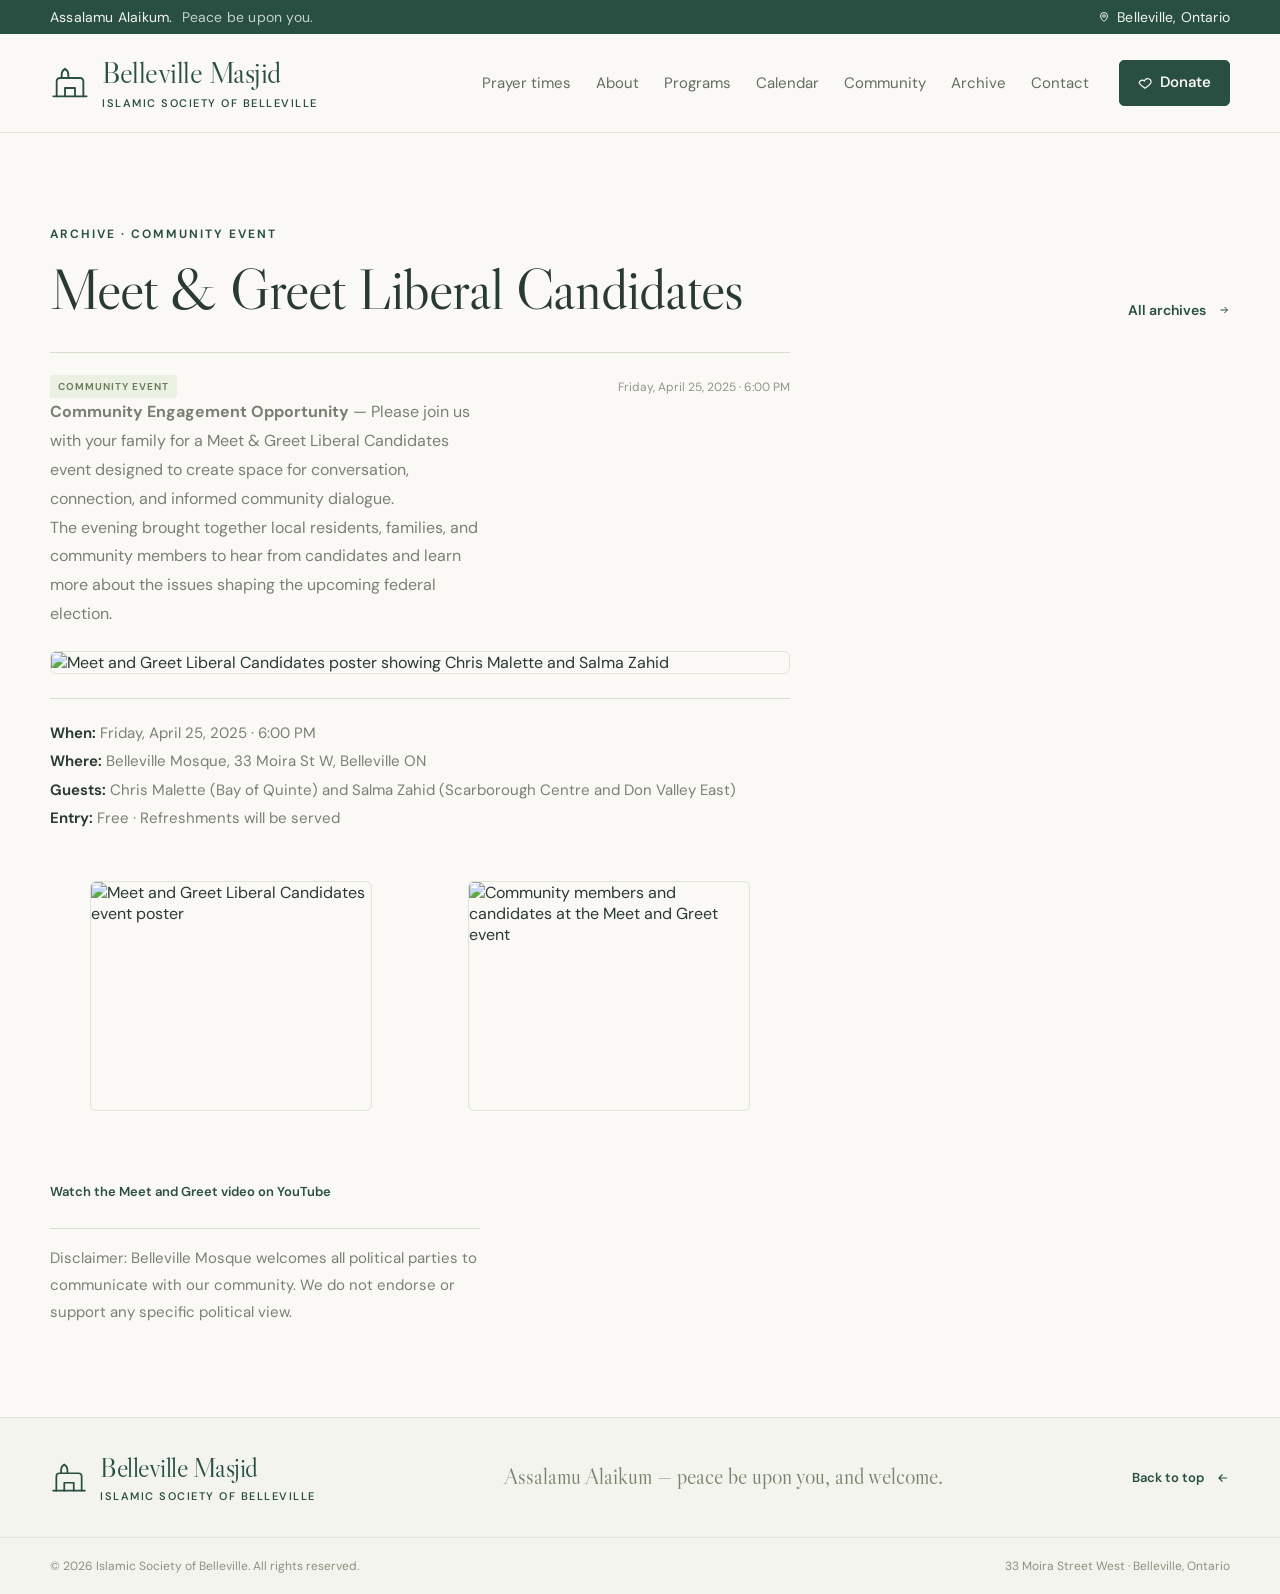
==== commit 97489fc5: "meet and greet archive" ====
--- a/archive-meet-greet-candidates.html
+++ b/archive-meet-greet-candidates.html
@@ -68,16 +68,32 @@
 
       <article class="notice-card event-detail">
         <div class="notice-top"><span class="tag">COMMUNITY EVENT</span><span>Friday, April 25, 2025 &middot; 6:00 PM</span></div>
-        <p><strong>Community Engagement Opportunity</strong> &mdash; Please join us with your family for a meet and greet with local Liberal candidates ahead of the federal election.</p>
+
+        <p><strong>Community Engagement Opportunity</strong> &mdash; Please join us with your family for a Meet &amp; Greet Liberal Candidates event designed to create space for conversation, connection, and informed community dialogue.</p>
+        <p>The evening brought together local residents, families, and community members to hear from candidates and learn more about the issues shaping the upcoming federal election.</p>
+
         <figure class="event-poster">
-          <img src="meet-greet-candidates.jpg" alt="Meet and Greet Liberal Candidates" loading="lazy" />
+          <img src="images/meet-greet-candidates.jpg" alt="Meet and Greet Liberal Candidates poster showing Chris Malette and Salma Zahid" loading="lazy" />
         </figure>
+
         <div class="event-facts">
           <strong>When:</strong> Friday, April 25, 2025 &middot; 6:00 PM<br />
           <strong>Where:</strong> Belleville Mosque, 33 Moira St W, Belleville ON<br />
           <strong>Guests:</strong> Chris Malette (Bay of Quinte) and Salma Zahid (Scarborough Centre and Don Valley East)<br />
           <strong>Entry:</strong> Free &middot; Refreshments will be served
         </div>
+
+        <div class="event-gallery" style="display:grid; grid-template-columns: repeat(auto-fit, minmax(220px, 1fr)); gap: 1rem; margin: 2rem 0;">
+          <figure>
+            <img src="images/meet-greet-candidates.jpg" alt="Meet and Greet Liberal Candidates event poster" loading="lazy" />
+          </figure>
+          <figure>
+            <img src="images/meet-greet-video-frame.jpg" alt="Community members and candidates at the Meet and Greet event" loading="lazy" />
+          </figure>
+        </div>
+
+        <p class="event-video"><a class="text-link" href="https://youtu.be/wy4GgYXtTZA" target="_blank" rel="noreferrer">Watch the Meet and Greet video on YouTube</a></p>
+
         <p class="event-media">Disclaimer: Belleville Mosque welcomes all political parties to communicate with our community. We do not endorse or support any specific political view.</p>
       </article>
     </section>
--- a/css/styles.css
+++ b/css/styles.css
@@ -1087,23 +1087,44 @@
   background: var(--sage);
   border: 1px solid var(--border);
   border-radius: 6px;
-  grid-template-columns: 0.85fr 1.15fr;
-  gap: 60px;
+  grid-template-columns: 1.05fr 1fr;
+  align-items: center;
+  gap: 55px;
   margin-bottom: 70px;
   padding: 45px;
   display: grid;
 }
 
-.water-intro > svg {
-  color: var(--green);
-  margin-bottom: 20px;
-}
-
-.water-intro h2 {
-  margin-top: 14px;
-}
-
-.water-details .water-note {
+.water-image {
+  background: var(--paper);
+  border-radius: 6px;
+  height: 380px;
+  overflow: hidden;
+}
+
+.water-image img {
+  display: block;
+  width: 100%;
+  height: 100%;
+  object-fit: cover;
+  transition: transform 0.6s;
+}
+
+.water-image:hover img {
+  transform: scale(1.03);
+}
+
+.water-section h2 {
+  margin: 14px 0 4px;
+}
+
+.water-section p {
+  color: var(--muted);
+  margin-top: 10px;
+  line-height: 1.9;
+}
+
+.water-section .water-note {
   border-top: 1px solid #d9dfcf;
   margin-top: 20px;
   padding-top: 16px;
@@ -1676,8 +1697,8 @@
   .prayer-footer .text-link { font-size: 12px; }
   .section-space { padding-top: 58px; padding-bottom: 58px; }
   .about-section { grid-template-columns: 1fr; gap: 31px; }
-  .gaza-section { grid-template-columns: 1fr; gap: 31px; padding: 35px 30px; }
-  .gaza-image { height: 300px; }
+  .water-section, .gaza-section { grid-template-columns: 1fr; gap: 31px; padding: 35px 30px; }
+  .water-image, .gaza-image { height: 300px; }
   .about-image { height: 340px; }
   .about-copy { padding-inline: 4px; }
   h2, .section-heading h2 { font-size: 43px; }
